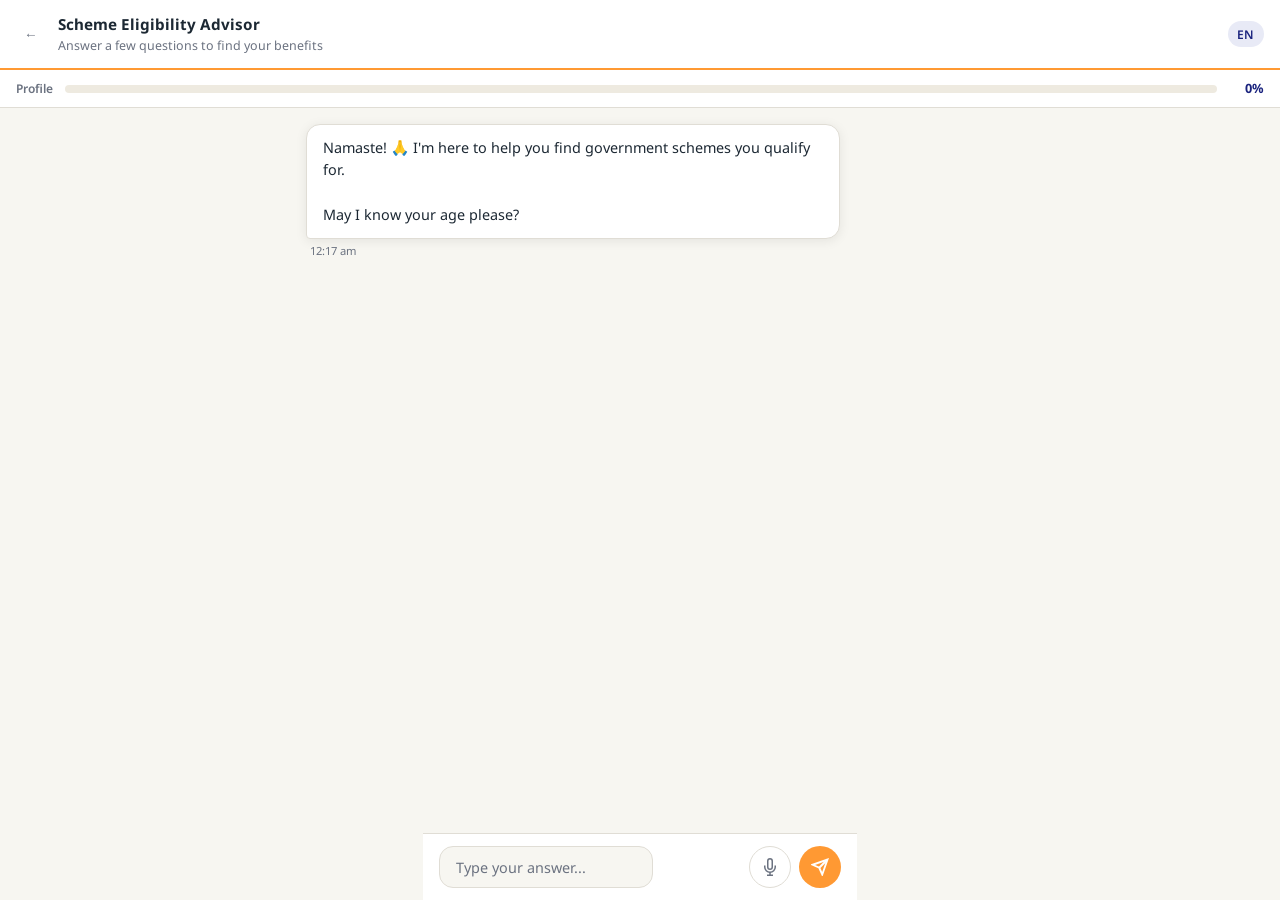
==== frontend/check.html @ ceee909e "Initial commit" ====
<!DOCTYPE html>
<html lang="en">
<head>
  <meta charset="UTF-8" />
  <meta name="viewport" content="width=device-width, initial-scale=1.0" />
  <title>Check Eligibility — Gov Scheme Checker</title>
  <link rel="stylesheet" href="style.css" />
  <style>
    body { overflow: hidden; }
    .profile-bar {
      background: var(--surface);
      border-bottom: 1px solid var(--border);
      padding: 0.5rem 1rem;
      display: flex;
      align-items: center;
      gap: 0.75rem;
      flex-shrink: 0;
    }
    .profile-bar-label { font-size: 0.75rem; font-weight: 600; color: var(--text-muted); white-space: nowrap; }
    .profile-bar .progress-wrap { flex: 1; }
    .profile-pct { font-size: 0.8rem; font-weight: 700; color: var(--navy); white-space: nowrap; min-width: 35px; text-align: right; }
    .view-results-wrap {
      padding: 0.75rem 1rem;
      background: var(--india-green-light);
      border-top: 1px solid #A5D6A7;
      flex-shrink: 0;
      display: none;
    }
    .view-results-wrap.show { display: block; }
    .voice-status {
      font-size: 0.78rem;
      color: var(--text-muted);
      padding: 0 0.5rem;
      min-width: 80px;
    }
    .voice-status.active { color: #F44336; font-weight: 600; }
    .lang-indicator {
      padding: 0.2rem 0.6rem;
      background: var(--navy-light);
      color: var(--navy);
      border-radius: 99px;
      font-size: 0.75rem;
      font-weight: 600;
    }
    @media (min-width: 768px) {
      .chat-messages { max-width: 700px; margin: 0 auto; width: 100%; }
      .chat-input-bar { max-width: 700px; margin: 0 auto; }
    }
  </style>
</head>
<body>
<div class="chat-layout page-fade">

  <!-- Header -->
  <div class="chat-header">
    <a href="index.html" class="btn btn-ghost btn-sm" style="padding:0.3rem 0.5rem">←</a>
    <div class="chat-header-info">
      <div class="chat-header-title" data-en="Scheme Eligibility Advisor" data-hi="योजना पात्रता सलाहकार" data-bn="প্রকল্প যোগ্যতা উপদেষ্টা">Scheme Eligibility Advisor</div>
      <div class="chat-header-sub" data-en="Answer a few questions to find your benefits" data-hi="अपने लाभ खोजने के लिए कुछ सवालों के जवाब दें" data-bn="আপনার সুবিধা খুঁজে পেতে কয়েকটি প্রশ্নের উত্তর দিন">Answer a few questions to find your benefits</div>
    </div>
    <span class="lang-indicator" id="lang-badge">EN</span>
  </div>

  <!-- Profile Progress Bar -->
  <div class="profile-bar">
    <span class="profile-bar-label" data-en="Profile" data-hi="प्रोफ़ाइल" data-bn="প্রোফাইল">Profile</span>
    <div class="progress-wrap">
      <div class="progress-bar" id="profile-bar" style="width:0%"></div>
    </div>
    <span class="profile-pct" id="profile-pct">0%</span>
  </div>

  <!-- Chat Messages -->
  <div class="chat-messages" id="chat-messages"></div>

  <!-- View Results Banner -->
  <div class="view-results-wrap" id="results-banner">
    <button class="btn btn-success btn-block" onclick="goToResults()">
      🎉 <span data-en="View Your Eligible Schemes →" data-hi="अपनी पात्र योजनाएं देखें →" data-bn="আপনার যোগ্য প্রকল্পগুলি দেখুন →">View Your Eligible Schemes →</span>
    </button>
  </div>

  <!-- Input Bar -->
  <div class="chat-input-bar">
    <textarea
      class="chat-input"
      id="chat-input"
      rows="1"
      placeholder="Type your answer..."
      onkeydown="handleKeyDown(event)"
      oninput="autoResize(this)"
    ></textarea>
    <div class="voice-status" id="voice-status"></div>
    <button class="mic-btn" id="mic-btn" onclick="toggleVoice()" title="Voice input">
      <svg width="18" height="18" fill="none" viewBox="0 0 24 24" stroke="currentColor" stroke-width="2">
        <path d="M12 1a3 3 0 0 0-3 3v8a3 3 0 0 0 6 0V4a3 3 0 0 0-3-3z"/>
        <path d="M19 10v2a7 7 0 0 1-14 0v-2"/>
        <line x1="12" y1="19" x2="12" y2="23"/>
        <line x1="8" y1="23" x2="16" y2="23"/>
      </svg>
    </button>
    <button class="send-btn" id="send-btn" onclick="sendMessage()">
      <svg width="18" height="18" fill="none" viewBox="0 0 24 24" stroke="currentColor" stroke-width="2.5">
        <line x1="22" y1="2" x2="11" y2="13"/>
        <polygon points="22 2 15 22 11 13 2 9 22 2"/>
      </svg>
    </button>
  </div>

</div>

<div id="toast-container"></div>

<script>

const API = 'http://localhost:8000';
let sessionId = null;
let currentLang = 'en';
let currentProfile = {};
let profilePct = 0;
let recognition = null;
let isRecording = false;
let isWaiting = false;

const WELCOME = {
  en: "Namaste! 🙏 I'm here to help you find government schemes you qualify for.\n\nMay I know your age please?",
  hi: "नमस्ते! 🙏 मैं यहाँ आपकी मदद के लिए हूँ — आपको किन सरकारी योजनाओं का लाभ मिल सकता है।\n\nकृपया अपनी उम्र बताएं?",
  bn: "নমস্কার! 🙏 আমি এখানে আপনাকে সরকারি প্রকল্পগুলি খুঁজে পেতে সাহায্য করতে এসেছি।\n\nআপনার বয়স কত?",
};

const PLACEHOLDERS = {
  en: "Type your answer...",
  hi: "अपना जवाब टाइप करें...",
  bn: "আপনার উত্তর টাইপ করুন...",
};

const LANG_LABELS = { en: 'EN', hi: 'हि', bn: 'বা' };
const SPEECH_LANG = { en: 'en-IN', hi: 'hi-IN', bn: 'bn-IN' };

// ── Init ──────────────────────────────────────────────────
document.addEventListener('DOMContentLoaded', () => {
  // Load language
  const params = new URLSearchParams(window.location.search);
  currentLang = params.get('lang') || localStorage.getItem('lang') || 'en';
  localStorage.setItem('lang', currentLang);

  // Update UI for language
  document.getElementById('lang-badge').textContent = LANG_LABELS[currentLang] || 'EN';
  document.getElementById('chat-input').placeholder = PLACEHOLDERS[currentLang] || PLACEHOLDERS.en;
  document.querySelectorAll('[data-en]').forEach(el => {
    if (el.dataset[currentLang]) el.textContent = el.dataset[currentLang];
  });

  // Generate session ID
  sessionId = 'sess_' + Math.random().toString(36).slice(2) + Date.now().toString(36);

  // Show welcome message (no API call needed)
  setTimeout(() => addBubble('agent', WELCOME[currentLang] || WELCOME.en), 400);

  // Init voice
  initVoice();
});

// ── Bubble Helpers ────────────────────────────────────────
function addBubble(role, text) {
  const wrap = document.createElement('div');
  wrap.className = `bubble-wrap ${role}`;

  const bubble = document.createElement('div');
  bubble.className = `bubble ${role}`;
  bubble.textContent = text;

  const time = document.createElement('div');
  time.className = 'bubble-time';
  time.textContent = new Date().toLocaleTimeString('en-IN', { hour: '2-digit', minute: '2-digit' });

  wrap.appendChild(bubble);
  wrap.appendChild(time);

  const container = document.getElementById('chat-messages');
  container.appendChild(wrap);
  container.scrollTop = container.scrollHeight;
}

function showTyping() {
  const wrap = document.createElement('div');
  wrap.id = 'typing';
  wrap.className = 'bubble-wrap agent';

  const ind = document.createElement('div');
  ind.className = 'typing-indicator';
  for (let i = 0; i < 3; i++) {
    const dot = document.createElement('div');
    dot.className = 'typing-dot';
    ind.appendChild(dot);
  }
  wrap.appendChild(ind);
  document.getElementById('chat-messages').appendChild(wrap);
  document.getElementById('chat-messages').scrollTop = 9999;
}

function removeTyping() {
  document.getElementById('typing')?.remove();
}

// ── Send Message ──────────────────────────────────────────
async function sendMessage() {
  if (isWaiting) return;
  const input = document.getElementById('chat-input');
  const msg = input.value.trim();
  if (!msg) return;

  input.value = '';
  autoResize(input);
  addBubble('user', msg);
  setWaiting(true);
  showTyping();

  try {
    const res = await fetch(`${API}/api/chat`, {
      method: 'POST',
      headers: { 'Content-Type': 'application/json' },
      body: JSON.stringify({
        message: msg,
        session_id: sessionId,
        language: currentLang,
      }),
    });

    if (!res.ok) throw new Error(`HTTP ${res.status}`);
    const data = await res.json();

    removeTyping();
    addBubble('agent', data.reply);

    // Update session
    if (data.session_id) sessionId = data.session_id;
    if (data.profile) currentProfile = data.profile;
    profilePct = data.profile_complete || 0;

    // Update progress bar
    document.getElementById('profile-bar').style.width = profilePct + '%';
    document.getElementById('profile-pct').textContent = profilePct + '%';

    // Show results button when ready
    if (profilePct >= 70) {
      document.getElementById('results-banner').classList.add('show');
    }

  } catch (err) {
    removeTyping();
    console.error(err);
    addBubble('agent', '⚠️ Connection error. Please check that the backend is running on port 8000.');
  } finally {
    setWaiting(false);
  }
}

function setWaiting(state) {
  isWaiting = state;
  document.getElementById('send-btn').disabled = state;
  document.getElementById('chat-input').disabled = state;
}

function handleKeyDown(e) {
  if (e.key === 'Enter' && !e.shiftKey) {
    e.preventDefault();
    sendMessage();
  }
}

function autoResize(el) {
  el.style.height = 'auto';
  el.style.height = Math.min(el.scrollHeight, 120) + 'px';
}

// ── Go to Results ─────────────────────────────────────────
async function goToResults() {
  if (!currentProfile || Object.keys(currentProfile).length === 0) {
    showToast('Please answer a few more questions first.', 'error');
    return;
  }

  try {
    const res = await fetch(`${API}/api/check-eligibility`, {
      method: 'POST',
      headers: { 'Content-Type': 'application/json' },
      body: JSON.stringify({ profile: currentProfile }),
    });
    const data = await res.json();
    sessionStorage.setItem('eligibility_results', JSON.stringify(data));
    sessionStorage.setItem('user_profile', JSON.stringify(currentProfile));
    sessionStorage.setItem('lang', currentLang);
    window.location.href = `results.html?lang=${currentLang}`;
  } catch (err) {
    console.error(err);
    showToast('Error fetching results. Please try again.', 'error');
  }
}

// ── Voice Input ───────────────────────────────────────────
function initVoice() {
  const SpeechRecognition = window.SpeechRecognition || window.webkitSpeechRecognition;
  if (!SpeechRecognition) {
    document.getElementById('mic-btn').title = 'Voice not supported in this browser';
    document.getElementById('mic-btn').style.opacity = '0.4';
    return;
  }
  recognition = new SpeechRecognition();
  recognition.continuous = false;
  recognition.interimResults = true;
  recognition.lang = SPEECH_LANG[currentLang] || 'en-IN';

  recognition.onresult = (e) => {
    const transcript = Array.from(e.results).map(r => r[0].transcript).join('');
    document.getElementById('chat-input').value = transcript;
    autoResize(document.getElementById('chat-input'));
    document.getElementById('voice-status').textContent = '🎤 ' + transcript.slice(0, 20) + '...';
  };

  recognition.onend = () => {
    isRecording = false;
    document.getElementById('mic-btn').classList.remove('recording');
    document.getElementById('voice-status').className = 'voice-status';
    document.getElementById('voice-status').textContent = '';
    // Auto-submit if there's text
    const val = document.getElementById('chat-input').value.trim();
    if (val) setTimeout(sendMessage, 500);
  };

  recognition.onerror = () => {
    isRecording = false;
    document.getElementById('mic-btn').classList.remove('recording');
    document.getElementById('voice-status').textContent = '';
  };
}

function toggleVoice() {
  if (!recognition) {
    showToast('Voice input not supported in this browser. Use Chrome.', 'error');
    return;
  }
  if (isRecording) {
    recognition.stop();
  } else {
    recognition.lang = SPEECH_LANG[currentLang] || 'en-IN';
    recognition.start();
    isRecording = true;
    document.getElementById('mic-btn').classList.add('recording');
    document.getElementById('voice-status').className = 'voice-status active';
    document.getElementById('voice-status').textContent = '🎤 Listening...';
  }
}

// ── Toast ─────────────────────────────────────────────────
function showToast(msg, type = '') {
  const el = document.createElement('div');
  el.className = `toast ${type}`;
  el.textContent = msg;
  document.getElementById('toast-container').appendChild(el);
  setTimeout(() => el.remove(), 3500);
}
</script>
</body>
</html>
---- frontend/style.css ----
/* ============================================================
   Government Scheme Eligibility Checker — Shared Styles
   Indian flag colors: Saffron, White, Green + Navy accent
   ============================================================ */

@import url('https://fonts.googleapis.com/css2?family=Noto+Serif:ital,wght@0,400;0,600;0,700;1,400&family=Noto+Sans:wght@300;400;500;600;700&display=swap');

/* ── CSS Variables ── */
:root {
  --saffron: #FF9933;
  --saffron-light: #FFF3E0;
  --saffron-dark: #E65100;
  --india-green: #138808;
  --india-green-light: #E8F5E9;
  --india-green-dark: #0A5C04;
  --navy: #1A237E;
  --navy-light: #E8EAF6;
  --bg: #F7F6F1;
  --bg2: #EEEAE0;
  --surface: #FFFFFF;
  --text: #1C2833;
  --text-muted: #6B7280;
  --border: #E0DDD5;
  --eligible: #138808;
  --partial: #E65100;
  --ineligible: #9E9E9E;
  --radius: 14px;
  --radius-sm: 8px;
  --shadow: 0 2px 12px rgba(0,0,0,0.08);
  --shadow-lg: 0 8px 32px rgba(0,0,0,0.12);
  --transition: 0.2s ease;
}

/* ── Reset & Base ── */
*, *::before, *::after { box-sizing: border-box; margin: 0; padding: 0; }

html { scroll-behavior: smooth; font-size: 16px; }

body {
  font-family: 'Noto Sans', sans-serif;
  background: var(--bg);
  color: var(--text);
  line-height: 1.6;
  min-height: 100vh;
}

h1, h2, h3 { font-family: 'Noto Serif', serif; font-weight: 700; line-height: 1.25; }
h1 { font-size: clamp(1.6rem, 4vw, 2.4rem); }
h2 { font-size: clamp(1.3rem, 3vw, 1.8rem); }
h3 { font-size: 1.1rem; }

a { color: var(--navy); text-decoration: none; transition: color var(--transition); }
a:hover { color: var(--saffron-dark); }

img { max-width: 100%; }

/* ── Utility Classes ── */
.container { max-width: 1100px; margin: 0 auto; padding: 0 1.25rem; }
.text-center { text-align: center; }
.text-muted { color: var(--text-muted); }
.mb-1 { margin-bottom: 0.5rem; }
.mb-2 { margin-bottom: 1rem; }
.mb-3 { margin-bottom: 1.5rem; }

/* ── Buttons ── */
.btn {
  display: inline-flex;
  align-items: center;
  gap: 0.4rem;
  padding: 0.65rem 1.4rem;
  border-radius: var(--radius-sm);
  font-family: 'Noto Sans', sans-serif;
  font-size: 0.95rem;
  font-weight: 600;
  cursor: pointer;
  border: none;
  transition: all var(--transition);
  text-decoration: none;
  white-space: nowrap;
}

.btn-primary {
  background: var(--saffron);
  color: #fff;
  box-shadow: 0 2px 8px rgba(255,153,51,0.35);
}
.btn-primary:hover {
  background: var(--saffron-dark);
  transform: translateY(-1px);
  box-shadow: 0 4px 16px rgba(255,153,51,0.45);
  color: #fff;
}

.btn-success {
  background: var(--india-green);
  color: #fff;
  box-shadow: 0 2px 8px rgba(19,136,8,0.3);
}
.btn-success:hover {
  background: var(--india-green-dark);
  color: #fff;
  transform: translateY(-1px);
}

.btn-outline {
  background: transparent;
  color: var(--navy);
  border: 2px solid var(--border);
}
.btn-outline:hover {
  border-color: var(--saffron);
  color: var(--saffron-dark);
}

.btn-ghost {
  background: transparent;
  color: var(--text-muted);
  padding: 0.5rem 0.75rem;
}
.btn-ghost:hover { color: var(--text); background: var(--bg2); }

.btn-lg { padding: 0.85rem 2rem; font-size: 1.05rem; border-radius: var(--radius); }
.btn-sm { padding: 0.4rem 0.9rem; font-size: 0.85rem; }
.btn-block { width: 100%; justify-content: center; }

/* ── Header ── */
.site-header {
  background: var(--surface);
  border-bottom: 3px solid var(--saffron);
  padding: 0.85rem 0;
  position: sticky;
  top: 0;
  z-index: 100;
  box-shadow: var(--shadow);
}

.header-inner {
  display: flex;
  align-items: center;
  justify-content: space-between;
  gap: 1rem;
}

.logo {
  display: flex;
  align-items: center;
  gap: 0.6rem;
  font-family: 'Noto Serif', serif;
  font-weight: 700;
  color: var(--navy);
  font-size: 1.05rem;
}

.logo svg { flex-shrink: 0; }

.lang-badge {
  display: inline-flex;
  align-items: center;
  gap: 0.3rem;
  padding: 0.25rem 0.7rem;
  background: var(--navy-light);
  color: var(--navy);
  border-radius: 99px;
  font-size: 0.8rem;
  font-weight: 600;
}

/* ── Language Switcher ── */
.lang-switcher {
  display: flex;
  gap: 0.4rem;
  flex-wrap: wrap;
}

.lang-btn {
  padding: 0.35rem 1rem;
  border-radius: 99px;
  font-size: 0.85rem;
  font-weight: 600;
  border: 2px solid var(--border);
  background: var(--surface);
  color: var(--text-muted);
  cursor: pointer;
  transition: all var(--transition);
}

.lang-btn.active, .lang-btn:hover {
  background: var(--navy);
  border-color: var(--navy);
  color: #fff;
}

/* ── Cards ── */
.card {
  background: var(--surface);
  border-radius: var(--radius);
  padding: 1.25rem;
  box-shadow: var(--shadow);
  border: 1px solid var(--border);
}

.card-sm { padding: 0.85rem 1rem; }

/* ── Scheme Cards ── */
.scheme-card {
  background: var(--surface);
  border-radius: var(--radius);
  padding: 1.1rem 1.2rem 1.1rem 1.4rem;
  box-shadow: var(--shadow);
  border: 1px solid var(--border);
  border-left: 4px solid var(--border);
  transition: all var(--transition);
  display: flex;
  flex-direction: column;
  gap: 0.6rem;
}

.scheme-card:hover { box-shadow: var(--shadow-lg); transform: translateY(-2px); }
.scheme-card.eligible { border-left-color: var(--eligible); }
.scheme-card.partial { border-left-color: var(--partial); }
.scheme-card.not-eligible { border-left-color: var(--ineligible); opacity: 0.75; }

.scheme-card-header {
  display: flex;
  align-items: flex-start;
  justify-content: space-between;
  gap: 0.5rem;
}

.scheme-name { font-weight: 700; font-size: 0.95rem; color: var(--text); }

/* ── Status Badges ── */
.badge {
  display: inline-flex;
  align-items: center;
  gap: 0.25rem;
  padding: 0.2rem 0.65rem;
  border-radius: 99px;
  font-size: 0.75rem;
  font-weight: 700;
  white-space: nowrap;
  flex-shrink: 0;
}

.badge-eligible { background: var(--india-green-light); color: var(--eligible); }
.badge-partial { background: #FFF3E0; color: var(--partial); }
.badge-not-eligible { background: #F5F5F5; color: var(--ineligible); }
.badge-new { background: var(--navy-light); color: var(--navy); }

/* ── Benefit Summary ── */
.benefit-summary {
  font-size: 0.875rem;
  color: var(--text-muted);
}

.benefit-highlight {
  font-weight: 700;
  color: var(--india-green-dark);
}

/* ── Document Tags ── */
.doc-tags { display: flex; flex-wrap: wrap; gap: 0.3rem; }
.doc-tag {
  padding: 0.18rem 0.55rem;
  background: var(--bg);
  border: 1px solid var(--border);
  border-radius: 99px;
  font-size: 0.73rem;
  color: var(--text-muted);
}

/* ── Progress Bar ── */
.progress-wrap {
  background: var(--bg2);
  border-radius: 99px;
  height: 8px;
  overflow: hidden;
}

.progress-bar {
  height: 100%;
  border-radius: 99px;
  background: linear-gradient(90deg, var(--saffron), var(--india-green));
  transition: width 0.5s ease;
}

/* ── Chat Interface ── */
.chat-layout {
  display: flex;
  flex-direction: column;
  height: 100vh;
  max-height: 100vh;
}

.chat-header {
  background: var(--surface);
  border-bottom: 2px solid var(--saffron);
  padding: 0.75rem 1rem;
  display: flex;
  align-items: center;
  gap: 0.75rem;
  flex-shrink: 0;
}

.chat-header-info { flex: 1; }
.chat-header-title { font-weight: 700; font-size: 0.95rem; }
.chat-header-sub { font-size: 0.78rem; color: var(--text-muted); }

.chat-messages {
  flex: 1;
  overflow-y: auto;
  padding: 1rem;
  display: flex;
  flex-direction: column;
  gap: 0.75rem;
  background: var(--bg);
}

.chat-messages::-webkit-scrollbar { width: 4px; }
.chat-messages::-webkit-scrollbar-track { background: transparent; }
.chat-messages::-webkit-scrollbar-thumb { background: var(--border); border-radius: 4px; }

/* ── Chat Bubbles ── */
.bubble-wrap {
  display: flex;
  flex-direction: column;
  max-width: 80%;
  animation: bubbleIn 0.25s ease;
}

@keyframes bubbleIn {
  from { opacity: 0; transform: translateY(8px); }
  to { opacity: 1; transform: translateY(0); }
}

.bubble-wrap.user { align-self: flex-end; align-items: flex-end; }
.bubble-wrap.agent { align-self: flex-start; align-items: flex-start; }

.bubble {
  padding: 0.75rem 1rem;
  border-radius: var(--radius);
  font-size: 0.9rem;
  line-height: 1.55;
  white-space: pre-wrap;
  word-break: break-word;
}

.bubble.user {
  background: var(--saffron);
  color: #fff;
  border-bottom-right-radius: 4px;
}

.bubble.agent {
  background: var(--surface);
  color: var(--text);
  border: 1px solid var(--border);
  border-bottom-left-radius: 4px;
  box-shadow: var(--shadow);
}

.bubble-time {
  font-size: 0.7rem;
  color: var(--text-muted);
  margin-top: 0.2rem;
  padding: 0 0.25rem;
}

/* ── Typing Indicator ── */
.typing-indicator {
  display: flex;
  align-items: center;
  gap: 4px;
  padding: 0.75rem 1rem;
  background: var(--surface);
  border: 1px solid var(--border);
  border-radius: var(--radius);
  border-bottom-left-radius: 4px;
  width: fit-content;
  box-shadow: var(--shadow);
}

.typing-dot {
  width: 7px;
  height: 7px;
  background: var(--text-muted);
  border-radius: 50%;
  animation: typingBounce 1.2s infinite ease-in-out;
}
.typing-dot:nth-child(2) { animation-delay: 0.2s; }
.typing-dot:nth-child(3) { animation-delay: 0.4s; }

@keyframes typingBounce {
  0%, 80%, 100% { transform: translateY(0); opacity: 0.5; }
  40% { transform: translateY(-6px); opacity: 1; }
}

/* ── Chat Input Bar ── */
.chat-input-bar {
  background: var(--surface);
  border-top: 1px solid var(--border);
  padding: 0.75rem 1rem;
  display: flex;
  gap: 0.5rem;
  align-items: center;
  flex-shrink: 0;
}

.chat-input {
  flex: 1;
  padding: 0.65rem 1rem;
  border: 1.5px solid var(--border);
  border-radius: var(--radius);
  font-family: 'Noto Sans', sans-serif;
  font-size: 0.9rem;
  background: var(--bg);
  color: var(--text);
  resize: none;
  outline: none;
  transition: border-color var(--transition);
}
.chat-input:focus { border-color: var(--saffron); background: #fff; }
.chat-input::placeholder { color: var(--text-muted); }

.mic-btn {
  width: 42px;
  height: 42px;
  border-radius: 50%;
  border: 1.5px solid var(--border);
  background: var(--surface);
  color: var(--text-muted);
  cursor: pointer;
  display: flex;
  align-items: center;
  justify-content: center;
  transition: all var(--transition);
  flex-shrink: 0;
}
.mic-btn:hover { border-color: var(--saffron); color: var(--saffron); }
.mic-btn.recording { background: #FFEBEE; border-color: #F44336; color: #F44336; animation: micPulse 1s infinite; }

@keyframes micPulse {
  0%, 100% { box-shadow: 0 0 0 0 rgba(244,67,54,0.4); }
  50% { box-shadow: 0 0 0 8px rgba(244,67,54,0); }
}

.send-btn {
  width: 42px;
  height: 42px;
  border-radius: 50%;
  border: none;
  background: var(--saffron);
  color: #fff;
  cursor: pointer;
  display: flex;
  align-items: center;
  justify-content: center;
  transition: all var(--transition);
  flex-shrink: 0;
}
.send-btn:hover { background: var(--saffron-dark); transform: scale(1.05); }
.send-btn:disabled { background: var(--border); cursor: not-allowed; transform: none; }

/* ── Results View Results Button ── */
.view-results-btn {
  margin: 0.5rem auto;
  display: flex;
  width: fit-content;
}

/* ── Filter Row ── */
.filter-row {
  display: flex;
  gap: 0.4rem;
  flex-wrap: wrap;
  margin-bottom: 1rem;
}

.filter-btn {
  padding: 0.3rem 0.85rem;
  border-radius: 99px;
  font-size: 0.82rem;
  font-weight: 600;
  border: 1.5px solid var(--border);
  background: var(--surface);
  color: var(--text-muted);
  cursor: pointer;
  transition: all var(--transition);
}
.filter-btn.active { background: var(--navy); border-color: var(--navy); color: #fff; }
.filter-btn:hover:not(.active) { border-color: var(--navy); color: var(--navy); }

/* ── Stats Bar ── */
.stats-bar {
  display: flex;
  gap: 1rem;
  flex-wrap: wrap;
  margin-bottom: 1.25rem;
}

.stat-item {
  display: flex;
  flex-direction: column;
  align-items: center;
  padding: 0.65rem 1.2rem;
  background: var(--surface);
  border-radius: var(--radius-sm);
  border: 1px solid var(--border);
  min-width: 80px;
}

.stat-number { font-size: 1.6rem; font-weight: 700; font-family: 'Noto Serif', serif; }
.stat-label { font-size: 0.73rem; color: var(--text-muted); font-weight: 600; text-transform: uppercase; letter-spacing: 0.05em; }
.stat-eligible .stat-number { color: var(--eligible); }
.stat-partial .stat-number { color: var(--partial); }
.stat-total .stat-number { color: var(--navy); }

/* ── Cards Grid ── */
.cards-grid {
  display: grid;
  grid-template-columns: 1fr;
  gap: 0.85rem;
}

@media (min-width: 640px) {
  .cards-grid { grid-template-columns: repeat(2, 1fr); }
}

@media (min-width: 1024px) {
  .cards-grid { grid-template-columns: repeat(3, 1fr); }
}

/* ── Accordion ── */
.accordion-item {
  border: 1px solid var(--border);
  border-radius: var(--radius-sm);
  overflow: hidden;
  margin-bottom: 0.5rem;
}

.accordion-header {
  width: 100%;
  padding: 0.85rem 1rem;
  background: var(--surface);
  border: none;
  text-align: left;
  display: flex;
  align-items: center;
  justify-content: space-between;
  cursor: pointer;
  font-family: 'Noto Sans', sans-serif;
  font-size: 0.9rem;
  font-weight: 600;
  color: var(--text);
  transition: background var(--transition);
}
.accordion-header:hover { background: var(--bg); }

.accordion-chevron { transition: transform var(--transition); }
.accordion-item.open .accordion-chevron { transform: rotate(180deg); }

.accordion-body {
  padding: 0 1rem;
  max-height: 0;
  overflow: hidden;
  transition: max-height 0.3s ease, padding 0.3s ease;
}
.accordion-item.open .accordion-body { max-height: 600px; padding: 0.75rem 1rem 1rem; }

/* ── Checklist ── */
.checklist { list-style: none; display: flex; flex-direction: column; gap: 0.5rem; }
.checklist-item {
  display: flex;
  align-items: center;
  gap: 0.65rem;
  padding: 0.6rem 0.85rem;
  background: var(--bg);
  border-radius: var(--radius-sm);
  cursor: pointer;
  transition: background var(--transition);
}
.checklist-item:hover { background: var(--bg2); }
.checklist-item input[type="checkbox"] { width: 16px; height: 16px; accent-color: var(--india-green); cursor: pointer; flex-shrink: 0; }
.checklist-item.checked { text-decoration: line-through; color: var(--text-muted); }

/* ── Alert / Info Boxes ── */
.alert {
  padding: 0.75rem 1rem;
  border-radius: var(--radius-sm);
  font-size: 0.875rem;
  display: flex;
  align-items: flex-start;
  gap: 0.6rem;
}
.alert-success { background: var(--india-green-light); color: var(--india-green-dark); border-left: 3px solid var(--india-green); }
.alert-warning { background: #FFF3E0; color: var(--saffron-dark); border-left: 3px solid var(--saffron); }
.alert-info { background: var(--navy-light); color: var(--navy); border-left: 3px solid var(--navy); }

/* ── Hero Section ── */
.hero {
  background: linear-gradient(135deg, #FFF8EE 0%, #EEF2FF 50%, #E8F5E9 100%);
  padding: 3.5rem 1.25rem;
  text-align: center;
  position: relative;
  overflow: hidden;
}

.hero::before {
  content: '';
  position: absolute;
  top: 0; left: 0; right: 0;
  height: 4px;
  background: linear-gradient(90deg, var(--saffron), #fff 33%, #fff 66%, var(--india-green));
}

.hero-title { margin-bottom: 0.75rem; }
.hero-sub { color: var(--text-muted); font-size: 1.05rem; margin-bottom: 2rem; max-width: 560px; margin-left: auto; margin-right: auto; }

/* ── Featured Schemes (Landing) ── */
.featured-scheme-card {
  background: var(--surface);
  border-radius: var(--radius);
  padding: 1.1rem;
  border: 1px solid var(--border);
  border-top: 3px solid var(--saffron);
  transition: all var(--transition);
}
.featured-scheme-card:hover { transform: translateY(-3px); box-shadow: var(--shadow-lg); }
.featured-scheme-icon { font-size: 1.75rem; margin-bottom: 0.4rem; }
.featured-scheme-name { font-weight: 700; font-size: 0.9rem; margin-bottom: 0.2rem; }
.featured-scheme-benefit { font-size: 0.8rem; color: var(--text-muted); }

/* ── Steps ── */
.steps { display: grid; grid-template-columns: repeat(auto-fit, minmax(200px, 1fr)); gap: 1.5rem; }
.step { text-align: center; }
.step-number {
  width: 48px; height: 48px;
  background: var(--saffron);
  color: #fff;
  border-radius: 50%;
  display: flex; align-items: center; justify-content: center;
  font-family: 'Noto Serif', serif;
  font-size: 1.3rem;
  font-weight: 700;
  margin: 0 auto 0.75rem;
}

/* ── Loading Spinner ── */
.spinner {
  width: 36px; height: 36px;
  border: 3px solid var(--border);
  border-top-color: var(--saffron);
  border-radius: 50%;
  animation: spin 0.7s linear infinite;
  margin: 2rem auto;
}
@keyframes spin { to { transform: rotate(360deg); } }

/* ── Profile Summary Card ── */
.profile-summary {
  background: var(--navy-light);
  border: 1px solid #C5CAE9;
  border-radius: var(--radius);
  padding: 1rem 1.2rem;
  margin-bottom: 1.25rem;
}
.profile-grid {
  display: grid;
  grid-template-columns: repeat(auto-fill, minmax(140px, 1fr));
  gap: 0.5rem;
  margin-top: 0.75rem;
}
.profile-field { font-size: 0.8rem; }
.profile-field-label { color: var(--text-muted); text-transform: uppercase; font-size: 0.68rem; letter-spacing: 0.05em; display: block; }
.profile-field-value { font-weight: 600; color: var(--navy); }

/* ── Helpline CTA ── */
.helpline-card {
  display: flex;
  align-items: center;
  gap: 0.75rem;
  padding: 0.85rem 1rem;
  background: var(--india-green-light);
  border: 1px solid #A5D6A7;
  border-radius: var(--radius-sm);
}
.helpline-number { font-size: 1.4rem; font-weight: 700; color: var(--india-green-dark); font-family: 'Noto Serif', serif; }

/* ── WhatsApp Share Button ── */
.whatsapp-btn {
  background: #25D366;
  color: #fff;
  border: none;
  padding: 0.6rem 1.2rem;
  border-radius: var(--radius-sm);
  font-weight: 600;
  font-size: 0.9rem;
  cursor: pointer;
  display: inline-flex;
  align-items: center;
  gap: 0.4rem;
  transition: all var(--transition);
}
.whatsapp-btn:hover { background: #128C7E; transform: translateY(-1px); }

/* ── Divider ── */
.divider { height: 1px; background: var(--border); margin: 1.5rem 0; }

/* ── Footer ── */
.site-footer {
  background: var(--navy);
  color: rgba(255,255,255,0.75);
  text-align: center;
  padding: 1.25rem;
  font-size: 0.8rem;
  margin-top: 2rem;
}
.site-footer a { color: rgba(255,255,255,0.85); }

/* ── Toast Notifications ── */
#toast-container {
  position: fixed;
  bottom: 1.5rem;
  right: 1.5rem;
  z-index: 999;
  display: flex;
  flex-direction: column;
  gap: 0.5rem;
}

.toast {
  padding: 0.75rem 1.1rem;
  border-radius: var(--radius-sm);
  font-size: 0.875rem;
  font-weight: 500;
  background: var(--text);
  color: #fff;
  box-shadow: var(--shadow-lg);
  animation: toastIn 0.3s ease;
  max-width: 300px;
}
.toast.success { background: var(--india-green); }
.toast.error { background: #C62828; }

@keyframes toastIn {
  from { opacity: 0; transform: translateY(12px); }
  to { opacity: 1; transform: translateY(0); }
}

/* ── Page Transition ── */
.page-fade { animation: pageFadeIn 0.35s ease; }
@keyframes pageFadeIn {
  from { opacity: 0; transform: translateY(6px); }
  to { opacity: 1; transform: translateY(0); }
}

/* ── Print Styles ── */
@media print {
  .site-header, .chat-input-bar, .btn, .filter-row, .whatsapp-btn { display: none !important; }
  .scheme-card { break-inside: avoid; }
  body { background: #fff; }
}

/* ── Responsive ── */
@media (max-width: 480px) {
  .hero { padding: 2rem 1rem; }
  .stats-bar { justify-content: center; }
  .bubble-wrap { max-width: 90%; }
}
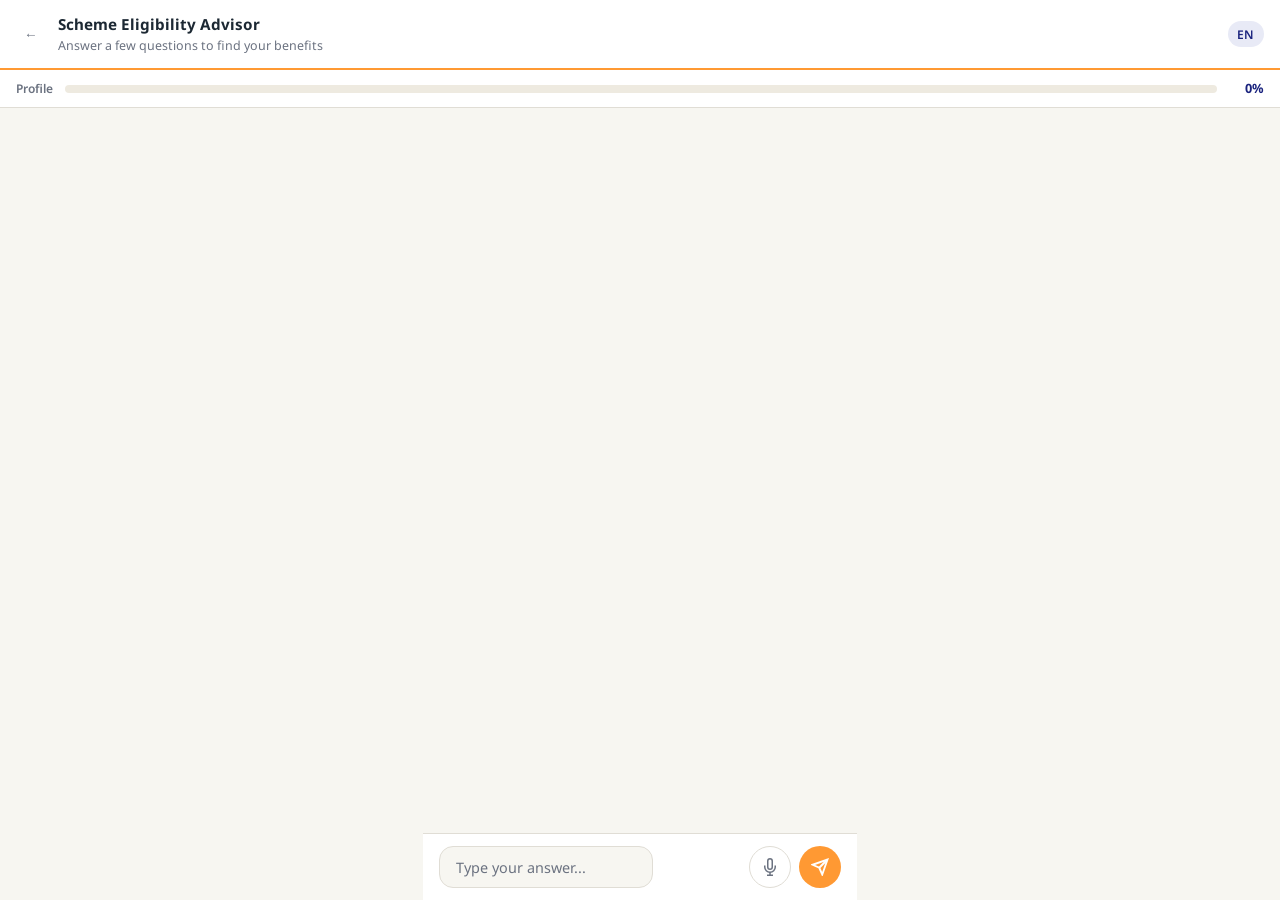
==== commit 88d9b58a: "Fix API URL to Render backend" ====
--- a/frontend/check.html
+++ b/frontend/check.html
@@ -112,8 +112,8 @@
 <div id="toast-container"></div>
 
 <script>
-
-const API = 'http://localhost:8000';
+// ── State ─────────────────────────────────────────────────
+const API = 'https://gov-scheme-checker-1.onrender.com';
 let sessionId = null;
 let currentLang = 'en';
 let currentProfile = {};
@@ -162,13 +162,23 @@
 });
 
 // ── Bubble Helpers ────────────────────────────────────────
+function renderMarkdown(text) {
+  // Convert **bold** → <strong>, then escape remaining HTML, preserve newlines
+  return text
+    .replace(/&/g, '&amp;').replace(/</g, '&lt;').replace(/>/g, '&gt;')
+    .replace(/\*\*(.+?)\*\*/g, '<strong>$1</strong>')
+    .replace(/
+/g, '<br>');
+}
+
 function addBubble(role, text) {
   const wrap = document.createElement('div');
   wrap.className = `bubble-wrap ${role}`;
 
   const bubble = document.createElement('div');
   bubble.className = `bubble ${role}`;
-  bubble.textContent = text;
+  // Use innerHTML so **bold** renders properly instead of showing asterisks
+  bubble.innerHTML = renderMarkdown(text);
 
   const time = document.createElement('div');
   time.className = 'bubble-time';
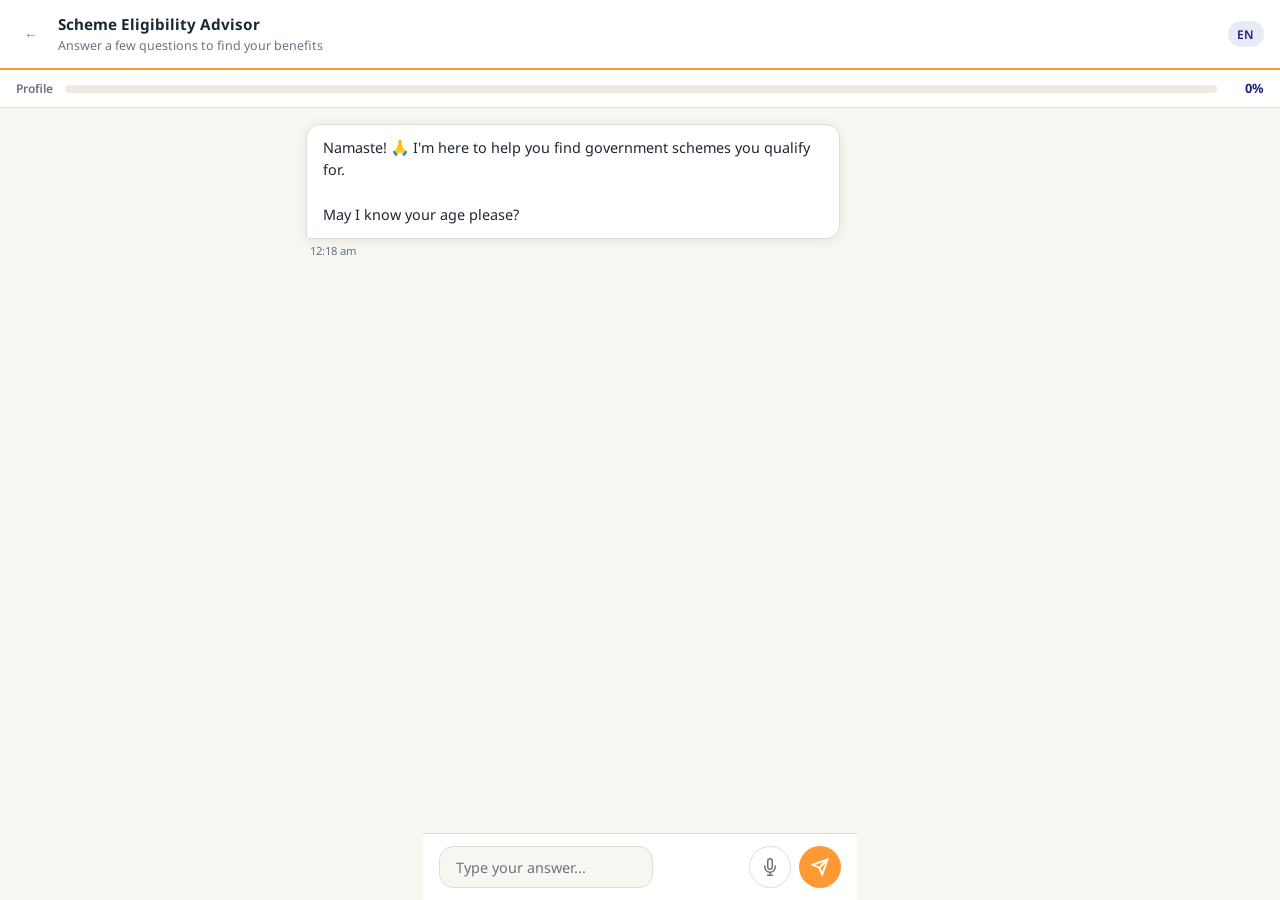
==== commit f769898c: "Fix blank screen - move fonts to link tag, fix viewport height" ====
--- a/frontend/check.html
+++ b/frontend/check.html
@@ -5,8 +5,12 @@
   <meta name="viewport" content="width=device-width, initial-scale=1.0" />
   <title>Check Eligibility — Gov Scheme Checker</title>
   <link rel="stylesheet" href="style.css" />
+  <link rel="preconnect" href="https://fonts.googleapis.com">
+  <link rel="preconnect" href="https://fonts.gstatic.com" crossorigin>
+  <link href="https://fonts.googleapis.com/css2?family=Noto+Serif:wght@400;600;700&family=Noto+Sans:wght@300;400;500;600;700&display=swap" rel="stylesheet">
+
   <style>
-    body { overflow: hidden; }
+    body { overflow: hidden; height: 100vh; height: 100dvh; }
     .profile-bar {
       background: var(--surface);
       border-bottom: 1px solid var(--border);
@@ -167,8 +171,7 @@
   return text
     .replace(/&/g, '&amp;').replace(/</g, '&lt;').replace(/>/g, '&gt;')
     .replace(/\*\*(.+?)\*\*/g, '<strong>$1</strong>')
-    .replace(/
-/g, '<br>');
+    .replace(/\n/g, '<br>');
 }
 
 function addBubble(role, text) {
--- a/frontend/style.css
+++ b/frontend/style.css
@@ -3,7 +3,8 @@
    Indian flag colors: Saffron, White, Green + Navy accent
    ============================================================ */
 
-@import url('https://fonts.googleapis.com/css2?family=Noto+Serif:ital,wght@0,400;0,600;0,700;1,400&family=Noto+Sans:wght@300;400;500;600;700&display=swap');
+/* Fonts loaded via <link> in HTML for better reliability on GitHub Pages */
+/* Fallback stack ensures page works even if fonts fail to load */
 
 /* ── CSS Variables ── */
 :root {
@@ -37,14 +38,14 @@
 html { scroll-behavior: smooth; font-size: 16px; }
 
 body {
-  font-family: 'Noto Sans', sans-serif;
+  font-family: 'Noto Sans', Arial, sans-serif;
   background: var(--bg);
   color: var(--text);
   line-height: 1.6;
   min-height: 100vh;
 }
 
-h1, h2, h3 { font-family: 'Noto Serif', serif; font-weight: 700; line-height: 1.25; }
+h1, h2, h3 { font-family: 'Noto Serif', Georgia, serif; font-weight: 700; line-height: 1.25; }
 h1 { font-size: clamp(1.6rem, 4vw, 2.4rem); }
 h2 { font-size: clamp(1.3rem, 3vw, 1.8rem); }
 h3 { font-size: 1.1rem; }
@@ -69,7 +70,7 @@
   gap: 0.4rem;
   padding: 0.65rem 1.4rem;
   border-radius: var(--radius-sm);
-  font-family: 'Noto Sans', sans-serif;
+  font-family: 'Noto Sans', Arial, sans-serif;
   font-size: 0.95rem;
   font-weight: 600;
   cursor: pointer;
@@ -145,7 +146,7 @@
   display: flex;
   align-items: center;
   gap: 0.6rem;
-  font-family: 'Noto Serif', serif;
+  font-family: 'Noto Serif', Georgia, serif;
   font-weight: 700;
   color: var(--navy);
   font-size: 1.05rem;
@@ -411,7 +412,7 @@
   padding: 0.65rem 1rem;
   border: 1.5px solid var(--border);
   border-radius: var(--radius);
-  font-family: 'Noto Sans', sans-serif;
+  font-family: 'Noto Sans', Arial, sans-serif;
   font-size: 0.9rem;
   background: var(--bg);
   color: var(--text);
@@ -509,7 +510,7 @@
   min-width: 80px;
 }
 
-.stat-number { font-size: 1.6rem; font-weight: 700; font-family: 'Noto Serif', serif; }
+.stat-number { font-size: 1.6rem; font-weight: 700; font-family: 'Noto Serif', Georgia, serif; }
 .stat-label { font-size: 0.73rem; color: var(--text-muted); font-weight: 600; text-transform: uppercase; letter-spacing: 0.05em; }
 .stat-eligible .stat-number { color: var(--eligible); }
 .stat-partial .stat-number { color: var(--partial); }
@@ -548,7 +549,7 @@
   align-items: center;
   justify-content: space-between;
   cursor: pointer;
-  font-family: 'Noto Sans', sans-serif;
+  font-family: 'Noto Sans', Arial, sans-serif;
   font-size: 0.9rem;
   font-weight: 600;
   color: var(--text);
@@ -639,7 +640,7 @@
   color: #fff;
   border-radius: 50%;
   display: flex; align-items: center; justify-content: center;
-  font-family: 'Noto Serif', serif;
+  font-family: 'Noto Serif', Georgia, serif;
   font-size: 1.3rem;
   font-weight: 700;
   margin: 0 auto 0.75rem;
@@ -684,7 +685,7 @@
   border: 1px solid #A5D6A7;
   border-radius: var(--radius-sm);
 }
-.helpline-number { font-size: 1.4rem; font-weight: 700; color: var(--india-green-dark); font-family: 'Noto Serif', serif; }
+.helpline-number { font-size: 1.4rem; font-weight: 700; color: var(--india-green-dark); font-family: 'Noto Serif', Georgia, serif; }
 
 /* ── WhatsApp Share Button ── */
 .whatsapp-btn {
